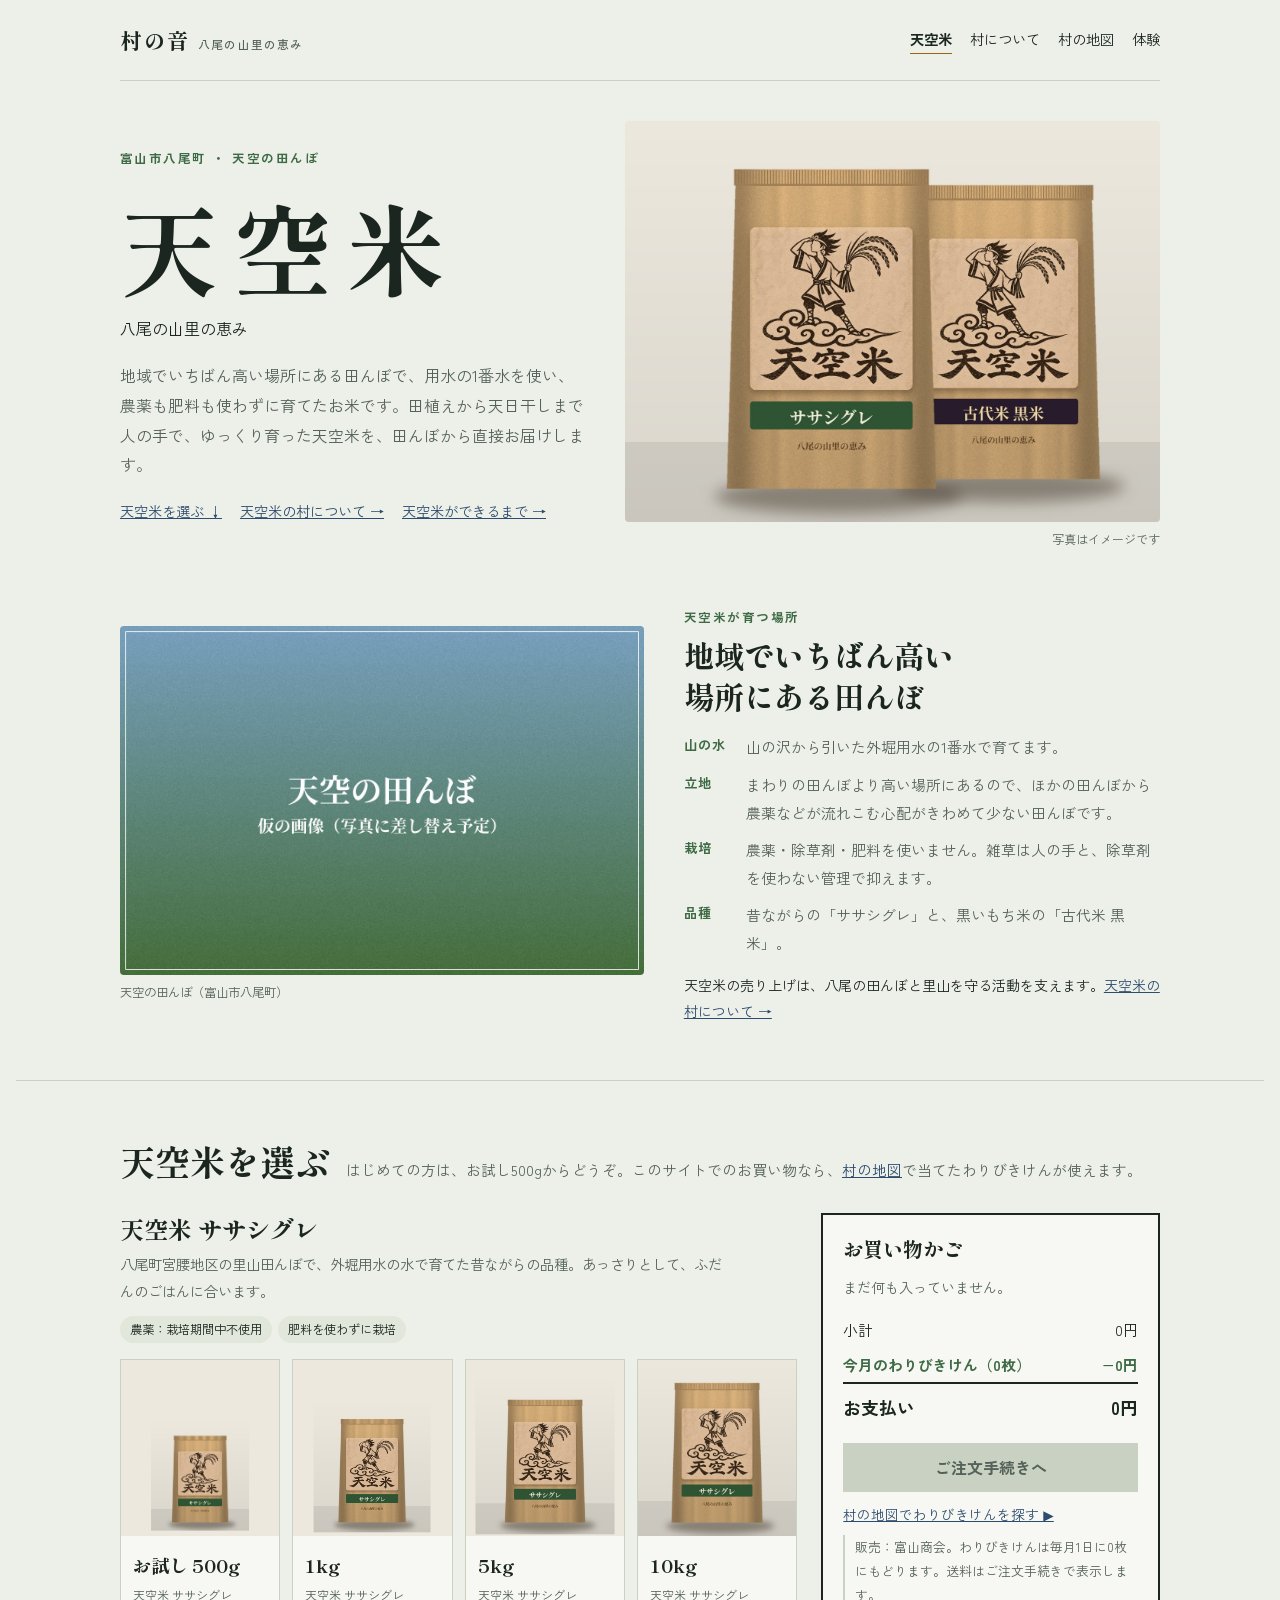
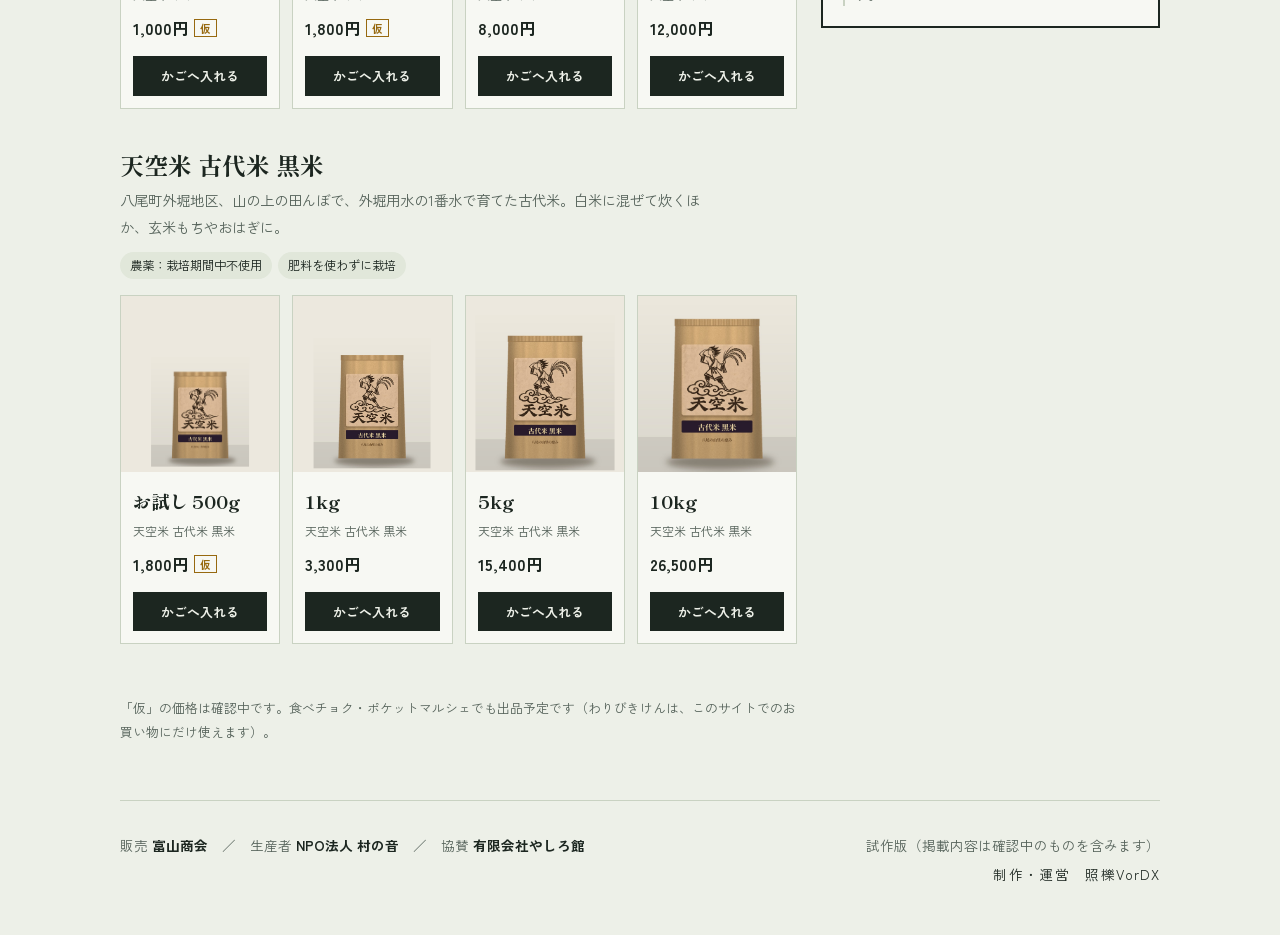
==== index.html @ 4f58e3c4 "Add files via upload" ====
<!doctype html>
<html lang="ja">
<head>
<meta charset="utf-8">
<meta name="robots" content="noindex,nofollow">
<meta name="viewport" content="width=device-width, initial-scale=1, viewport-fit=cover">
<title>村ネットワーク 試作</title>
<meta name="claude:viewport-fit-sides" content="cover">
<link rel="preconnect" href="https://fonts.googleapis.com">
<link rel="preconnect" href="https://fonts.gstatic.com" crossorigin>
<link rel="stylesheet" href="https://fonts.googleapis.com/css2?family=DotGothic16&family=Shippori+Mincho+B1:wght@600;800&family=Zen+Kaku+Gothic+New:wght@400;500;700&display=swap">
<link rel="stylesheet" href="style.css">
</head>
<body>
<div class="wrap">
  <header class="top">
    <div class="brand"><a href="index.html">村の音<small>八尾の山里の恵み</small></a></div>
    <nav aria-label="サイト内"><a href="index.html" aria-current="page">天空米</a><a href="about.html">村について</a><a href="map.html">村の地図</a><a href="activity.html">体験</a></nav>
  </header>
</div>
<div class="wrap">
  <div class="shop-hero">
    <div class="sh-text">
      <div class="eyebrow">富山市八尾町 ・ 天空の田んぼ</div>
      <h1>天空米</h1>
      <p class="hero-sub">八尾の山里の恵み</p>
      <p class="sh-lead">地域でいちばん高い場所にある田んぼで、用水の1番水を使い、農薬も肥料も使わずに育てたお米です。田植えから天日干しまで人の手で、ゆっくり育った天空米を、田んぼから直接お届けします。</p>
      <div class="newsbar" id="news" hidden></div>
      <p class="hero-links"><a href="#shop">天空米を選ぶ ↓</a><a href="about.html">天空米の村について →</a><a href="activity.html">天空米ができるまで →</a></p>
    </div>
    <figure class="sh-photo"><img src="bag-hero.jpg" alt="天空米のラベルを貼ったササシグレと古代米黒米の米袋"><figcaption>写真はイメージです</figcaption></figure>
  </div>
</div>
<section class="tanbo-sec">
  <div class="wrap">
    <div class="tanbo">
      <figure class="tanbo-photo"><img src="photos/tanbo.jpg" alt="天空米を育てる、山の上の田んぼ"><figcaption>天空の田んぼ（富山市八尾町）</figcaption></figure>
      <div class="tanbo-text">
        <div class="eyebrow">天空米が育つ場所</div>
        <h2>地域でいちばん高い場所にある田んぼ</h2>
        <ul class="points">
          <li><b>山の水</b>山の沢から引いた外堀用水の1番水で育てます。</li>
          <li><b>立地</b>まわりの田んぼより高い場所にあるので、ほかの田んぼから農薬などが流れこむ心配がきわめて少ない田んぼです。</li>
          <li><b>栽培</b>農薬・除草剤・肥料を使いません。雑草は人の手と、除草剤を使わない管理で抑えます。</li>
          <li><b>品種</b>昔ながらの「ササシグレ」と、黒いもち米の「古代米 黒米」。</li>
        </ul>
        <p class="tanbo-note">天空米の売り上げは、八尾の田んぼと里山を守る活動を支えます。<a href="about.html">天空米の村について →</a></p>
      </div>
    </div>
  </div>
</section>
<section id="shop">
  <div class="wrap">
    <div class="sec-head"><h2>天空米を選ぶ</h2><p>はじめての方は、お試し500gからどうぞ。このサイトでのお買い物なら、<a href="map.html">村の地図</a>で当てたわりびきけんが使えます。</p></div>
    <div class="shop-grid">
      <div class="plines">
      <div class="pline">
        <div class="pline-head"><h3>天空米 ササシグレ</h3><p>八尾町宮腰地区の里山田んぼで、外堀用水の水で育てた昔ながらの品種。あっさりとして、ふだんのごはんに合います。</p>
          <div class="chips"><span>農薬：栽培期間中不使用</span><span>肥料を使わずに栽培</span></div></div>
        <div class="pcards">
        <article class="pcard">
          <div class="pimg s1"><img src="bag-sasashigure.jpg" alt="天空米 ササシグレ お試し 500gの袋" loading="lazy"></div>
          <div class="pbody"><div class="psize">お試し 500g</div><div class="pname">天空米 ササシグレ</div>
            <div class="pprice">1,000円<span class="tmp">仮</span></div>
            <button type="button" class="add" data-sku="sasa-0500" data-name="天空米 ササシグレ お試し 500g" data-price="1000">かごへ入れる</button></div>
        </article>
        <article class="pcard">
          <div class="pimg s2"><img src="bag-sasashigure.jpg" alt="天空米 ササシグレ 1kgの袋" loading="lazy"></div>
          <div class="pbody"><div class="psize">1kg</div><div class="pname">天空米 ササシグレ</div>
            <div class="pprice">1,800円<span class="tmp">仮</span></div>
            <button type="button" class="add" data-sku="sasa-1000" data-name="天空米 ササシグレ 1kg" data-price="1800">かごへ入れる</button></div>
        </article>
        <article class="pcard">
          <div class="pimg s3"><img src="bag-sasashigure.jpg" alt="天空米 ササシグレ 5kgの袋" loading="lazy"></div>
          <div class="pbody"><div class="psize">5kg</div><div class="pname">天空米 ササシグレ</div>
            <div class="pprice">8,000円</div>
            <button type="button" class="add" data-sku="sasa-5000" data-name="天空米 ササシグレ 5kg" data-price="8000">かごへ入れる</button></div>
        </article>
        <article class="pcard">
          <div class="pimg s4"><img src="bag-sasashigure.jpg" alt="天空米 ササシグレ 10kgの袋" loading="lazy"></div>
          <div class="pbody"><div class="psize">10kg</div><div class="pname">天空米 ササシグレ</div>
            <div class="pprice">12,000円</div>
            <button type="button" class="add" data-sku="sasa-10000" data-name="天空米 ササシグレ 10kg" data-price="12000">かごへ入れる</button></div>
        </article>
        </div>
      </div>
      <div class="pline">
        <div class="pline-head"><h3>天空米 古代米 黒米</h3><p>八尾町外堀地区、山の上の田んぼで、外堀用水の1番水で育てた古代米。白米に混ぜて炊くほか、玄米もちやおはぎに。</p>
          <div class="chips"><span>農薬：栽培期間中不使用</span><span>肥料を使わずに栽培</span></div></div>
        <div class="pcards">
        <article class="pcard">
          <div class="pimg s1"><img src="bag-kuromai.jpg" alt="天空米 古代米 黒米 お試し 500gの袋" loading="lazy"></div>
          <div class="pbody"><div class="psize">お試し 500g</div><div class="pname">天空米 古代米 黒米</div>
            <div class="pprice">1,800円<span class="tmp">仮</span></div>
            <button type="button" class="add" data-sku="kuro-0500" data-name="天空米 古代米 黒米 お試し 500g" data-price="1800">かごへ入れる</button></div>
        </article>
        <article class="pcard">
          <div class="pimg s2"><img src="bag-kuromai.jpg" alt="天空米 古代米 黒米 1kgの袋" loading="lazy"></div>
          <div class="pbody"><div class="psize">1kg</div><div class="pname">天空米 古代米 黒米</div>
            <div class="pprice">3,300円</div>
            <button type="button" class="add" data-sku="kuro-1000" data-name="天空米 古代米 黒米 1kg" data-price="3300">かごへ入れる</button></div>
        </article>
        <article class="pcard">
          <div class="pimg s3"><img src="bag-kuromai.jpg" alt="天空米 古代米 黒米 5kgの袋" loading="lazy"></div>
          <div class="pbody"><div class="psize">5kg</div><div class="pname">天空米 古代米 黒米</div>
            <div class="pprice">15,400円</div>
            <button type="button" class="add" data-sku="kuro-5000" data-name="天空米 古代米 黒米 5kg" data-price="15400">かごへ入れる</button></div>
        </article>
        <article class="pcard">
          <div class="pimg s4"><img src="bag-kuromai.jpg" alt="天空米 古代米 黒米 10kgの袋" loading="lazy"></div>
          <div class="pbody"><div class="psize">10kg</div><div class="pname">天空米 古代米 黒米</div>
            <div class="pprice">26,500円</div>
            <button type="button" class="add" data-sku="kuro-10000" data-name="天空米 古代米 黒米 10kg" data-price="26500">かごへ入れる</button></div>
        </article>
        </div>
      </div>
        <p class="ext">「仮」の価格は確認中です。食べチョク・ポケットマルシェでも出品予定です（わりびきけんは、このサイトでのお買い物にだけ使えます）。</p>
      </div>
      <aside class="cart" aria-labelledby="cart-h">
        <h3 id="cart-h">お買い物かご</h3>
        <ul id="cartList"></ul>
        <p class="empty" id="cartEmpty">まだ何も入っていません。</p>
        <table class="sum"><tbody>
          <tr><td>小計</td><td id="sub">0円</td></tr>
          <tr class="disc"><td id="discLabel">わりびきけん（0枚）</td><td id="disc">−0円</td></tr>
          <tr class="total"><td>お支払い</td><td id="total">0円</td></tr>
        </tbody></table>
        <a class="checkout" id="toCheckout" href="checkout.html" aria-disabled="true">ご注文手続きへ</a>
        <p class="cart-note"><a href="map.html">村の地図でわりびきけんを探す ▶</a></p>
        <p class="fine">販売：富山商会。わりびきけんは毎月1日に0枚にもどります。送料はご注文手続きで表示します。</p>
      </aside>
    </div>
  </div>
</section>
<div class="wrap">
  <footer>
    <div>販売 <b>富山商会</b>　／　生産者 <b>NPO法人 村の音</b>　／　協賛 <b>有限会社やしろ館</b></div>
    <div class="foot-r">試作版（掲載内容は確認中のものを含みます）<span class="credit">制作・運営　<a href="kanri.html">照櫟VorDX</a></span></div>
  </footer>
</div>
<script src="config.js"></script>
<script>
(function(){
const YM=(d=>d.getFullYear()+'-'+(d.getMonth()+1))(new Date());
const ls={get(k,d){try{const v=localStorage.getItem(k);return v===null?d:JSON.parse(v)}catch(e){return d}},set(k,v){try{localStorage.setItem(k,JSON.stringify(v))}catch(e){}}};
let coupons=Math.max(0,Math.min(3,+ls.get('mura_coupons',0)||0));
if(ls.get('mura_cmonth','')!==YM){ coupons=0; ls.set('mura_coupons',0); ls.set('mura_cmonth',YM); }
const btns=[...document.querySelectorAll('.add')];
const skuOf=n=>{ const b=btns.find(x=>x.dataset.name===n); return b?b.dataset.sku:null; };
let cart=ls.get('mura_cart',[]).map(c=>({sku:c.sku||skuOf(c.name),name:c.name,price:c.price,q:c.q})).filter(c=>c.sku);
const save=()=>ls.set('mura_cart',cart);
btns.forEach(b=>b.addEventListener('click',()=>{
  if(b.disabled) return;
  const sku=b.dataset.sku, it=cart.find(c=>c.sku===sku);
  if(it) it.q++; else cart.push({sku,name:b.dataset.name,price:+b.dataset.price,q:1}); save(); renderCart(); }));
const yen=n=>n.toLocaleString('ja-JP')+'円';
function renderCart(){
  const ul=document.getElementById('cartList'); ul.innerHTML='';
  cart.forEach((c,i)=>{ const li=document.createElement('li');
    li.innerHTML='<span>'+c.name+'<br><small>'+yen(c.price)+'</small></span><span class="q"><button type="button" aria-label="減らす">−</button>'+c.q+'<button type="button" aria-label="増やす">＋</button></span>';
    const [m,pl]=li.querySelectorAll('button'); m.onclick=()=>{ c.q--; if(c.q<=0) cart.splice(i,1); save(); renderCart(); }; pl.onclick=()=>{ c.q++; save(); renderCart(); };
    ul.appendChild(li); });
  document.getElementById('cartEmpty').hidden=cart.length>0;
  const sub=cart.reduce((a,c)=>a+c.price*c.q,0), disc=Math.min(sub,coupons*100);
  document.getElementById('sub').textContent=yen(sub);
  document.getElementById('discLabel').textContent='今月のわりびきけん（'+coupons+'枚）';
  document.getElementById('disc').textContent='−'+yen(disc);
  document.getElementById('total').textContent=yen(sub-disc);
  document.getElementById('toCheckout').setAttribute('aria-disabled',String(!cart.length));
}
document.getElementById('toCheckout').addEventListener('click',e=>{ if(!cart.length) e.preventDefault(); });
renderCart();

/* 価格・売り切れ・お知らせを、富山商会の管理ページで設定した最新の内容に合わせる */
if(window.TENKU&&TENKU.api){
  fetch(TENKU.api+'/tenkumai-checkout?action=catalog').then(r=>r.json()).then(d=>{
    if(!d||!d.products) return;
    const map={}; d.products.forEach(p=>map[p.sku]=p);
    btns.forEach(b=>{ const p=map[b.dataset.sku], card=b.closest('.pcard'); if(!card) return;
      if(!p){ card.hidden=true; return; }
      b.dataset.price=p.price;
      card.querySelector('.pprice').innerHTML=yen(p.price)+(p.tentative?'<span class="tmp">仮</span>':'');
      b.disabled=!!p.sold_out; b.textContent=p.sold_out?'売り切れ':'かごへ入れる'; card.classList.toggle('soldout',!!p.sold_out); });
    let changed=false;
    cart=cart.filter(c=>{ const p=map[c.sku]; if(!p||p.sold_out){changed=true;return false;} if(p.price!==c.price){c.price=p.price;changed=true;} return true; });
    if(changed){ save(); renderCart(); }
    const nb=document.getElementById('news');
    if(d.news&&d.news.length){ nb.innerHTML='<b>お知らせ</b>'+d.news.slice(0,2).map(n=>{const t=document.createElement('span');t.textContent=n.body;return '<span>'+t.innerHTML+'</span>';}).join(''); nb.hidden=false; }
  }).catch(()=>{});
}
})();
</script>

</body>
</html>
---- style.css ----
/* 共通の土台（全ページ） */
*,*::before,*::after{box-sizing:border-box}
:root{padding-top:env(safe-area-inset-top,0px);padding-bottom:env(safe-area-inset-bottom,0px)}
html{color-scheme:light}
body{margin:0}
img{max-width:100%}
[hidden]{display:none!important}
/* Layout: 縦に流れる一枚の読み物。中央に「村の地図」だけを夜のRPG画面として差し込み、周囲は静かな紙面にする */
:root{
  --bg:#EDF0E8; --surface:#F7F8F3; --ink:#1C2620; --muted:#55625A; --line:#C9D2C2;
  --gold:#97690F; --indigo:#2D4C6E; --leaf:#3E6B45; --chip:#E1E7DA;
  --map-bg:#0B1222; --map-ink:#F4F1E4; --map-line:#E9E4D0; --map-dim:#9AA6C4; --map-gold:#F2C14E;
  --f-display:"Shippori Mincho B1","Hiragino Mincho ProN","Yu Mincho",serif;
  --f-body:"Zen Kaku Gothic New","Hiragino Sans","Yu Gothic",system-ui,sans-serif;
  --f-pixel:"DotGothic16","MS Gothic","Osaka-mono",monospace;
}
@media (prefers-color-scheme: dark){:root:not([data-theme="light"]){
  --bg:#111915; --surface:#18221C; --ink:#E5EADF; --muted:#9BA99E; --line:#2D3B32;
  --gold:#E2B653; --indigo:#93B6DA; --leaf:#8EC292; --chip:#223028; color-scheme:dark}}
:root[data-theme="dark"]{
  --bg:#111915; --surface:#18221C; --ink:#E5EADF; --muted:#9BA99E; --line:#2D3B32;
  --gold:#E2B653; --indigo:#93B6DA; --leaf:#8EC292; --chip:#223028; color-scheme:dark}

body{background:var(--bg);color:var(--ink);font-family:var(--f-body);font-size:16px;line-height:1.85;
  padding-left:max(16px,env(safe-area-inset-left,0px));padding-right:max(16px,env(safe-area-inset-right,0px))}
.wrap{max-width:1040px;margin:0 auto}
h1,h2,h3{font-family:var(--f-display);font-weight:800;line-height:1.35;text-wrap:balance;margin:0}
p{margin:0}
a{color:var(--indigo)}
:focus-visible{outline:3px solid var(--gold);outline-offset:2px}

.top{display:flex;justify-content:space-between;align-items:center;gap:16px;flex-wrap:wrap;padding-block:20px;border-bottom:1px solid var(--line)}
.brand{font-family:var(--f-display);font-weight:800;font-size:1.35rem;letter-spacing:.08em}
.brand small{font-family:var(--f-body);font-weight:500;font-size:.72rem;color:var(--muted);letter-spacing:.1em;margin-left:.6em}
.top nav{display:flex;gap:18px;flex-wrap:wrap;font-size:.9rem}
.top nav a{color:var(--ink);text-decoration:none;border-bottom:1px solid transparent}
.top nav a:hover{border-color:var(--gold)}

.hero{display:grid;grid-template-columns:minmax(0,1.25fr) minmax(0,1fr);gap:48px;padding-block:64px 56px;align-items:end}
.eyebrow{font-size:.78rem;letter-spacing:.2em;color:var(--leaf);font-weight:700}
.hero h1{font-size:clamp(2.3rem,6vw,4.4rem);letter-spacing:.04em;margin-top:14px}
.hero h1 .v{display:block}
.hero .lead{color:var(--muted);max-width:34em;font-size:1rem}
.hero .lead p+p{margin-top:1em}

section{padding-block:56px;border-top:1px solid var(--line)}
.sec-head{display:flex;align-items:baseline;gap:16px;flex-wrap:wrap;margin-bottom:28px}
.sec-head h2{font-size:clamp(1.6rem,3.4vw,2.2rem)}
.sec-head p{color:var(--muted);font-size:.92rem}
.cycle{display:grid;grid-template-columns:repeat(4,minmax(0,1fr));border:1px solid var(--line);background:var(--surface)}
.cycle > div{padding:22px 20px;border-right:1px solid var(--line);min-width:0}
.cycle > div:last-child{border-right:0}
.cycle .verb{font-family:var(--f-display);font-weight:800;font-size:1.7rem;color:var(--gold)}
.cycle .where{font-size:.82rem;color:var(--leaf);font-weight:700;margin-top:4px}
.cycle p{font-size:.9rem;color:var(--muted);margin-top:8px}
.cycle-note{font-size:.85rem;color:var(--muted);margin-top:12px}

.people{display:grid;grid-template-columns:repeat(3,minmax(0,1fr));gap:24px}
.person{border-top:3px solid var(--ink);padding-top:14px;min-width:0}
.person .role{font-size:.78rem;letter-spacing:.18em;color:var(--leaf);font-weight:700}
.person h3{font-size:1.5rem;margin-top:2px}
.person p{font-size:.92rem;color:var(--muted);margin-top:8px}

/* ===== RPG map (single-theme by design) ===== */
.map-sec{background:var(--map-bg);color:var(--map-ink);border-top:0;margin-inline:calc(-1 * max(16px,env(safe-area-inset-left,0px)));
  padding-inline:max(16px,env(safe-area-inset-left,0px))}
.map-title{font-family:var(--f-pixel);text-align:center;font-size:clamp(1.3rem,3.4vw,2rem);letter-spacing:.15em;color:var(--map-gold)}
.map-sub{font-family:var(--f-pixel);text-align:center;color:var(--map-dim);font-size:.9rem;margin-top:6px}
.hud{display:flex;justify-content:space-between;align-items:center;gap:10px 16px;flex-wrap:wrap;margin-top:20px;font-family:var(--f-pixel);font-size:.92rem}
.hud .grp{display:flex;align-items:center;gap:14px;flex-wrap:wrap}
.hud button{font-family:var(--f-pixel);font-size:.92rem;background:#05080F;color:var(--map-ink);border:2px solid var(--map-line);border-radius:6px;padding:3px 12px;cursor:pointer}
.hud button[aria-pressed="true"]{background:var(--map-gold);color:#1a1405}
.tickets{display:inline-flex;gap:4px;vertical-align:middle;margin-left:6px}
.tickets i{width:22px;height:14px;border:2px solid var(--map-gold);border-radius:2px;display:inline-block}
.tickets i.on{background:var(--map-gold)}
.cval{color:var(--map-gold);font-weight:400;margin-left:4px;font-variant-numeric:tabular-nums}
.frame{margin-top:12px;border:4px solid var(--map-line);border-radius:8px;padding:4px;background:#000;box-shadow:0 0 0 4px var(--map-bg),0 0 0 6px #44506e}
.stage{position:relative;line-height:0;cursor:crosshair}
.stage canvas{width:100%;height:auto;display:block;image-rendering:pixelated;image-rendering:crisp-edges;border-radius:3px}
.tag{position:absolute;transform:translate(-50%,-100%);font-family:var(--f-pixel);font-size:clamp(9px,1.35vw,14px);line-height:1.2;
  color:var(--map-ink);background:rgba(8,12,26,.86);border:2px solid var(--map-line);border-radius:4px;padding:2px 6px;white-space:nowrap;cursor:pointer}
.tag:hover,.tag[aria-pressed="true"]{background:var(--map-gold);color:#1a1405;border-color:#fff}
.msg-row{display:grid;grid-template-columns:minmax(0,1.6fr) minmax(0,1fr);gap:16px;margin-top:16px}
.win{border:4px double var(--map-line);border-radius:8px;background:#05080F;padding:16px 18px;font-family:var(--f-pixel);min-width:0}
.win.lucky{animation:lucky .9s steps(3) 2}
@keyframes lucky{50%{border-color:var(--map-gold);background:#1a1405}}
.win .who{color:var(--map-gold);font-size:1.05rem;letter-spacing:.08em}
.win .text{margin-top:8px;font-size:1rem;line-height:1.9;min-height:5.7em;white-space:pre-line}
.win .acts{margin-top:10px;color:var(--map-dim);font-size:.92rem}
.win .acts b{color:var(--map-ink);font-weight:400}
.caret{display:inline-block;color:var(--map-gold);animation:blink 1s steps(2) infinite;margin-left:.3em}
@keyframes blink{50%{opacity:0}}
.cmd{list-style:none;margin:0;padding:12px 10px;display:grid;grid-template-columns:repeat(2,minmax(0,1fr));gap:2px 8px}
.cmd button{all:unset;cursor:pointer;display:block;font-family:var(--f-pixel);font-size:.95rem;color:var(--map-ink);padding:3px 4px 3px 1.4em;position:relative;white-space:nowrap;overflow:hidden;text-overflow:ellipsis}
.cmd button::before{content:"▶";position:absolute;left:2px;color:var(--map-gold);opacity:0}
.cmd button:hover::before,.cmd button[aria-pressed="true"]::before,.cmd button:focus-visible::before{opacity:1}
.cmd button:focus-visible{outline:2px solid var(--map-gold)}
.zukan{grid-column:1/-1}
.zukan .cols{display:grid;grid-template-columns:repeat(3,minmax(0,1fr));gap:16px;margin-top:8px}
.zukan h4{margin:0;font-weight:400;color:var(--map-gold);font-size:.95rem}
.zukan h4 small{color:var(--map-dim);font-size:.85rem;margin-left:6px}
.zukan ul{list-style:none;margin:6px 0 0;padding:0;display:flex;flex-wrap:wrap;gap:4px 12px;font-size:.88rem}
.zukan li.no{color:#4f5a78}
.zukan li b{font-weight:400;color:var(--map-gold)}
.map-foot{font-family:var(--f-pixel);color:var(--map-dim);font-size:.8rem;margin-top:12px;text-align:center}

.rice{display:grid;grid-template-columns:minmax(0,1fr) minmax(0,1.5fr);gap:40px;align-items:start}
.rice h3,.act h3{font-size:1.35rem}
.rice .intro p{color:var(--muted);font-size:.95rem;margin-top:10px}
.steps{list-style:none;margin:0;padding:0;display:grid;grid-template-columns:repeat(5,minmax(0,1fr));border:1px solid var(--line);background:var(--surface)}
.steps li{padding:16px 12px;border-right:1px solid var(--line);min-width:0}
.steps li:last-child{border-right:0}
.steps .n{font-family:var(--f-display);font-weight:800;color:var(--gold);font-size:.9rem}
.steps .w{font-family:var(--f-display);font-weight:800;font-size:1.2rem;display:block}
.steps .m{font-size:.8rem;color:var(--muted)}
.steps-note{font-size:.82rem;color:var(--muted);margin-top:8px}
.acts-grid{display:grid;grid-template-columns:repeat(2,minmax(0,1fr));gap:28px 40px;margin-top:44px}
.act{min-width:0;padding-top:14px;border-top:1px solid var(--ink)}
.act .place{font-size:.78rem;letter-spacing:.14em;color:var(--leaf);font-weight:700}
.act p{color:var(--muted);font-size:.93rem;margin-top:6px}
.fine{font-size:.8rem;margin-top:8px;color:var(--muted);border-left:2px solid var(--line);padding-left:10px}

.shop-grid{display:grid;grid-template-columns:minmax(0,2fr) minmax(0,1fr);gap:24px;align-items:start}
.shop{display:grid;grid-template-columns:repeat(2,minmax(0,1fr));gap:20px}
.item{background:var(--surface);border:1px solid var(--line);padding:22px;min-width:0}
.item .kind{font-size:.78rem;letter-spacing:.14em;color:var(--leaf);font-weight:700}
.item h3{font-size:1.5rem}
.item .origin{color:var(--muted);font-size:.88rem;margin-top:6px}
.chips{display:flex;flex-wrap:wrap;gap:6px;margin-top:12px}
.chips span{font-size:.76rem;background:var(--chip);padding:2px 10px;border-radius:999px}
.prices{width:100%;border-collapse:collapse;margin-top:14px;font-variant-numeric:tabular-nums}
.prices td{padding:6px 0;border-bottom:1px solid var(--line);vertical-align:middle}
.prices td:nth-child(2){text-align:right;font-weight:700;padding-right:10px}
.prices td:last-child{text-align:right;width:1%}
.add{font:inherit;font-size:.8rem;font-weight:700;background:var(--ink);color:var(--bg);border:0;padding:4px 10px;cursor:pointer;white-space:nowrap}
.add:hover{background:var(--leaf)}
.ext{font-size:.8rem;color:var(--muted);margin-top:12px}
.cart{border:2px solid var(--ink);padding:20px;background:var(--surface);position:sticky;top:calc(env(safe-area-inset-top,0px) + 12px);min-width:0}
.cart h3{font-size:1.25rem}
.cart ul{list-style:none;margin:12px 0 0;padding:0;font-size:.88rem}
.cart li{display:flex;justify-content:space-between;align-items:center;gap:8px;padding:6px 0;border-bottom:1px dashed var(--line)}
.cart li .q{display:flex;align-items:center;gap:6px;font-variant-numeric:tabular-nums}
.cart li button{font:inherit;width:24px;height:24px;border:1px solid var(--ink);background:transparent;color:var(--ink);cursor:pointer;line-height:1}
.cart .empty{color:var(--muted);font-size:.88rem;margin-top:12px}
.sum{width:100%;border-collapse:collapse;margin-top:12px;font-variant-numeric:tabular-nums;font-size:.92rem}
.sum td{padding:4px 0}
.sum td:last-child{text-align:right}
.sum .disc td{color:var(--leaf);font-weight:700}
.sum .total td{border-top:2px solid var(--ink);padding-top:8px;font-weight:700;font-size:1.1rem}
.checkout{display:block;width:100%;margin-top:14px;font:inherit;font-weight:700;padding:10px;background:var(--line);color:var(--muted);border:0;cursor:not-allowed}

footer{border-top:1px solid var(--line);padding-block:32px 48px;font-size:.85rem;color:var(--muted);display:flex;justify-content:space-between;gap:16px;flex-wrap:wrap}
footer b{color:var(--ink)}

@media (max-width:900px){ .shop-grid{grid-template-columns:1fr} .cart{position:static} }
@media (max-width:760px){
  .hero{grid-template-columns:1fr;gap:24px;padding-block:44px 40px}
  .cycle{grid-template-columns:repeat(2,minmax(0,1fr))}
  .cycle > div:nth-child(2){border-right:0}
  .cycle > div:nth-child(-n+2){border-bottom:1px solid var(--line)}
  .people,.shop,.acts-grid,.rice,.zukan .cols{grid-template-columns:1fr}
  .msg-row{grid-template-columns:1fr}
  .steps{grid-template-columns:1fr}
  .steps li{border-right:0;border-bottom:1px solid var(--line);display:flex;gap:12px;align-items:baseline}
  .steps li:last-child{border-bottom:0}
}
@media (max-width:520px){ .tag{padding:1px 3px;border-width:1px} }
@media (prefers-reduced-motion: reduce){ .caret,.win.lucky{animation:none} }
/* ページ分割で追加 */
.top nav a[aria-current="page"]{border-color:var(--gold);font-weight:700}
.brand a{color:inherit;text-decoration:none}
.page-map{background:var(--map-bg)}
.page-map .top{border-color:#2a3550}
.page-map .top, .page-map .top nav a, .page-map .brand{color:var(--map-ink)}
.page-map .brand small{color:var(--map-dim)}
.page-map footer{border-color:#2a3550;color:var(--map-dim)}
.page-map footer b{color:var(--map-ink)}
.hudlink{color:var(--map-gold);margin-left:10px;text-decoration:none;border-bottom:1px dashed var(--map-gold)}
.next{display:grid;grid-template-columns:repeat(3,minmax(0,1fr));gap:20px}
.next a{display:block;text-decoration:none;color:var(--ink);background:var(--surface);border:1px solid var(--line);padding:22px;min-width:0;transition:border-color .2s}
.next a:hover{border-color:var(--ink)}
.next .k{font-size:.78rem;letter-spacing:.14em;color:var(--leaf);font-weight:700}
.next h3{font-size:1.35rem;margin-top:4px}
.next p{font-size:.9rem;color:var(--muted);margin-top:8px}
.next .go{display:inline-block;margin-top:12px;font-weight:700;font-size:.88rem;color:var(--gold)}
.next a.game{background:var(--map-bg);border-color:var(--map-bg);color:var(--map-ink)}
.next a.game h3{font-family:var(--f-pixel);font-weight:400;color:var(--map-gold)}
.next a.game p{color:var(--map-dim)} .next a.game .k{color:var(--map-dim)}
.page-head{padding-block:48px 8px}
.page-head h1{font-size:clamp(2rem,5vw,3rem)}
.page-head p{color:var(--muted);margin-top:8px;max-width:40em}
.cart-note{font-size:.85rem;margin-top:10px}
@media (max-width:760px){ .next{grid-template-columns:1fr} }

.steps .sub{display:block;font-size:.72rem;line-height:1.65;color:var(--leaf);margin-top:8px;padding-top:6px;border-top:1px dashed var(--line)}
.foot-r{text-align:right;margin-left:auto}
.credit{display:block;margin-top:4px;color:var(--ink);letter-spacing:.1em}
.page-map .credit{color:var(--map-ink)}
@media (max-width:760px){ .steps li{flex-wrap:wrap} .steps .sub{flex-basis:100%} }
.steps .sub > span{display:block;margin-top:4px}
.steps .sub i{display:block;font-style:normal;color:var(--muted)}
.page-head{margin-bottom:24px}

/* 天空米トップ */
.shop-hero{display:grid;grid-template-columns:minmax(0,1fr) minmax(0,1.15fr);gap:40px;align-items:center;padding-block:40px 48px}
.shop-hero h1{font-size:clamp(3.4rem,9vw,6.2rem);letter-spacing:.14em;margin-top:10px}
.sh-lead{color:var(--muted);margin-top:18px;max-width:30em}
.hero-links{display:flex;gap:8px 18px;flex-wrap:wrap;font-size:.9rem;margin-top:18px}
.sh-photo{margin:0;min-width:0}
.sh-photo img{display:block;width:100%;height:auto;border-radius:4px}
.sh-photo figcaption{font-size:.75rem;color:var(--muted);margin-top:6px;text-align:right}
.plines{display:grid;gap:40px;min-width:0}
.pline-head h3{font-size:1.5rem}
.pline-head p{color:var(--muted);font-size:.9rem;margin-top:6px;max-width:42em}
.pcards{display:grid;grid-template-columns:repeat(4,minmax(0,1fr));gap:12px;margin-top:16px}
.pcard{background:var(--surface);border:1px solid var(--line);display:flex;flex-direction:column;min-width:0}
.pimg{aspect-ratio:9/10;display:flex;align-items:flex-end;justify-content:center;background:#ECE8DE;overflow:hidden}
.pimg img{display:block;width:100%;height:auto;max-width:100%;transform-origin:50% 92%}
.pimg.s1 img{transform:scale(.62)} .pimg.s2 img{transform:scale(.74)} .pimg.s3 img{transform:scale(.88)} .pimg.s4 img{transform:scale(1)}
.pbody{padding:12px;display:flex;flex-direction:column;gap:2px;flex:1}
.psize{font-family:var(--f-display);font-weight:800;font-size:1.15rem}
.pname{font-size:.76rem;color:var(--muted)}
.pprice{font-weight:700;font-variant-numeric:tabular-nums;margin-top:6px}
.tmp{font-size:.68rem;font-weight:700;border:1px solid var(--gold);color:var(--gold);padding:0 5px;margin-left:6px;vertical-align:2px}
.pcard .add{margin-top:auto;width:100%;padding:8px 6px}
.pbody .pprice + .add{margin-top:10px}
@media (max-width:1100px){ .pcards{grid-template-columns:repeat(2,minmax(0,1fr))} }
@media (max-width:760px){ .shop-hero{grid-template-columns:1fr;gap:24px} }

/* 2026-11-09 追加 */
a.checkout{display:block;text-align:center;text-decoration:none;background:var(--ink);color:var(--bg);cursor:pointer}
a.checkout[aria-disabled="true"]{background:var(--line);color:var(--muted);cursor:not-allowed}
.tanbo-sec{border-top:0;padding-top:8px}
.tanbo{display:grid;grid-template-columns:minmax(0,1.1fr) minmax(0,1fr);gap:40px;align-items:center}
.tanbo-photo{margin:0;min-width:0}
.tanbo-photo img{display:block;width:100%;height:auto;border-radius:4px}
.tanbo-photo figcaption{font-size:.78rem;color:var(--muted);margin-top:6px}
.tanbo-text h2{font-size:clamp(1.4rem,3vw,1.9rem);margin-top:6px}
.points{list-style:none;padding:0;margin:16px 0 0;display:grid;gap:10px}
.points li{font-size:.93rem;color:var(--muted);padding-left:4.2em;position:relative}
.points b{position:absolute;left:0;color:var(--leaf);font-size:.82rem;letter-spacing:.1em}
.tanbo-note{font-size:.88rem;margin-top:16px}
.rice-wide{grid-template-columns:1fr;gap:20px}
.rice-wide .intro p{max-width:46em}
.steps-photo li{display:flex;flex-direction:column;padding:0 0 14px}
.steps-photo li > span{padding-inline:12px}
.simg{display:block;width:100%;aspect-ratio:4/3;object-fit:cover;margin-bottom:10px;max-width:100%}
.steps .cap{font-size:.76rem;color:var(--muted);margin-top:2px}
.aimg{display:block;width:100%;aspect-ratio:3/2;object-fit:cover;margin-bottom:12px;max-width:100%}
.oto{display:grid;grid-template-columns:minmax(0,1fr) minmax(0,1fr);gap:40px;align-items:start}
.oto-text p{color:var(--muted);font-size:.95rem}
.oto-text p+p{margin-top:1em}
.oto-text .oto-copy{font-family:var(--f-display);font-weight:800;font-size:1.3rem;color:var(--ink)}
.trio{margin:0;display:grid;gap:16px}
.trio div{border-left:3px solid var(--gold);padding-left:14px}
.trio dt{font-family:var(--f-display);font-weight:800;font-size:1.1rem}
.trio dd{margin:4px 0 0;font-size:.88rem;color:var(--muted)}
.table-wrap{overflow-x:auto}
.wa{width:100%;border-collapse:collapse;font-size:.92rem;min-width:560px}
.wa th,.wa td{text-align:left;padding:12px 10px;border-bottom:1px solid var(--line);vertical-align:top}
.wa thead th{font-size:.78rem;letter-spacing:.12em;color:var(--leaf)}
.wa tbody th{font-family:var(--f-display);font-weight:800;font-size:1.1rem;white-space:nowrap}
.wa td:last-child{color:var(--gold);font-weight:700;font-size:.84rem;white-space:nowrap}
.pphoto{display:block;width:100%;aspect-ratio:4/5;object-fit:cover;margin-bottom:12px;max-width:100%}
.person .more{display:inline-block;margin-left:6px}
.profile{display:grid;grid-template-columns:minmax(0,320px) minmax(0,1fr);gap:40px;align-items:end;padding-top:16px}
.pf-photo{width:100%;aspect-ratio:4/5;object-fit:cover;display:block}
.pf-text h1{font-size:clamp(2.2rem,5vw,3.2rem);margin-top:6px}
.pf-lead{font-family:var(--f-display);font-weight:800;font-size:1.25rem;color:var(--gold);margin-top:8px}
.pf-text p:last-child{color:var(--muted);margin-top:12px;max-width:36em}
.pf-cols{display:grid;grid-template-columns:minmax(0,1fr) minmax(0,1.2fr);gap:48px}
.pf-h{font-size:1.3rem;margin:0 0 12px}
.pf-cols > div > .pf-h:not(:first-child){margin-top:32px}
.pf-list{margin:0;padding-left:1.2em;color:var(--muted);font-size:.92rem;display:grid;gap:6px}
.claims{margin:0;display:grid;gap:16px}
.claims dt{font-weight:700}
.claims dd{margin:4px 0 0;color:var(--muted);font-size:.92rem}
.pf-p{color:var(--muted);font-size:.93rem;margin-top:8px}
.co-grid{display:grid;grid-template-columns:minmax(0,1.5fr) minmax(0,1fr);gap:32px;align-items:start}
.co-form fieldset{border:1px solid var(--line);background:var(--surface);padding:18px 20px 20px;margin:0 0 18px;display:grid;gap:4px}
.co-form legend{font-family:var(--f-display);font-weight:800;font-size:1.1rem;padding:0 6px}
.co-form label{font-size:.85rem;font-weight:700;margin-top:10px}
.co-form .req{font-size:.7rem;color:#fff;background:var(--leaf);padding:1px 6px;margin-left:8px;font-weight:700}
.co-form input,.co-form select,.co-form textarea{font:inherit;font-size:.95rem;padding:9px 10px;border:1px solid var(--line);background:var(--bg);color:var(--ink);width:100%}
.co-form input.bad{border-color:#c0392b;outline:1px solid #c0392b}
.co-form .radio{display:flex;align-items:baseline;gap:8px;flex-wrap:wrap;font-weight:500;font-size:.95rem}
.co-form .radio input{width:auto}
.co-form .radio small{flex-basis:100%;padding-left:1.6em;color:var(--muted);font-weight:400;font-size:.8rem}
.co-err{color:#c0392b;font-weight:700;font-size:.9rem}
.co-submit{font:inherit;font-weight:700;font-size:1.05rem;width:100%;padding:14px;background:var(--ink);color:var(--bg);border:0;cursor:pointer}
.co-submit:hover{background:var(--leaf)}
.co-sum li span:last-child{font-variant-numeric:tabular-nums;white-space:nowrap}
.co-done{border:2px solid var(--ink);background:var(--surface);padding:32px;max-width:40em}
.co-done h2{font-size:1.6rem}
.co-done p{margin-top:10px}
@media (max-width:900px){ .co-grid{grid-template-columns:1fr} }
@media (max-width:760px){
  .tanbo,.oto,.profile,.pf-cols{grid-template-columns:1fr}
  .profile{gap:20px}
  .steps-photo{grid-template-columns:repeat(2,minmax(0,1fr))}
  .steps-photo li{display:flex;border-bottom:1px solid var(--line)}
  .steps-photo li:nth-child(odd){border-right:1px solid var(--line)}
}
@media (max-width:760px){ .steps-photo li{align-items:stretch;flex-wrap:nowrap;gap:0} .steps-photo li > span{min-width:0} .steps-photo .sub{flex-basis:auto} }

/* 運営レポート */
.credit a{color:inherit;text-decoration:none}
.credit a:hover{text-decoration:underline}
.kpis{display:grid;grid-template-columns:repeat(5,minmax(0,1fr));border:1px solid var(--line);background:var(--surface);margin-bottom:20px}
.kpis > div{padding:14px 16px;border-right:1px solid var(--line);min-width:0;display:flex;flex-direction:column;gap:4px}
.kpis > div:last-child{border-right:0}
.kl{font-size:.75rem;color:var(--muted);letter-spacing:.06em}
.kpis b{font-size:1.35rem;font-variant-numeric:tabular-nums}
.kpis select{font:inherit;padding:4px 6px;border:1px solid var(--line);background:var(--bg);color:var(--ink)}
.feeval{color:var(--gold)}
.orders{width:100%;border-collapse:collapse;font-size:.86rem;min-width:820px}
.orders th,.orders td{padding:9px 8px;border-bottom:1px solid var(--line);text-align:left;vertical-align:top}
.orders thead th{font-size:.75rem;color:var(--leaf);letter-spacing:.08em}
.orders td.n{text-align:right;font-variant-numeric:tabular-nums;white-space:nowrap}
.rules{margin-top:36px;max-width:46em}
.rules h2{font-size:1.3rem}
.rules ul{color:var(--muted);font-size:.92rem;display:grid;gap:6px;padding-left:1.2em}
.rules b{color:var(--ink)}
@media (max-width:900px){ .kpis{grid-template-columns:repeat(2,minmax(0,1fr))} .kpis > div{border-bottom:1px solid var(--line)} }

.newsbar{margin-top:16px;display:flex;flex-direction:column;gap:2px;font-size:.88rem;border-left:3px solid var(--leaf);padding:4px 0 4px 12px}
.newsbar b{font-size:.74rem;letter-spacing:.14em;color:var(--leaf)}
.pcard.soldout .pimg{opacity:.45}
.pcard .add:disabled{background:var(--line);color:var(--muted);cursor:not-allowed}
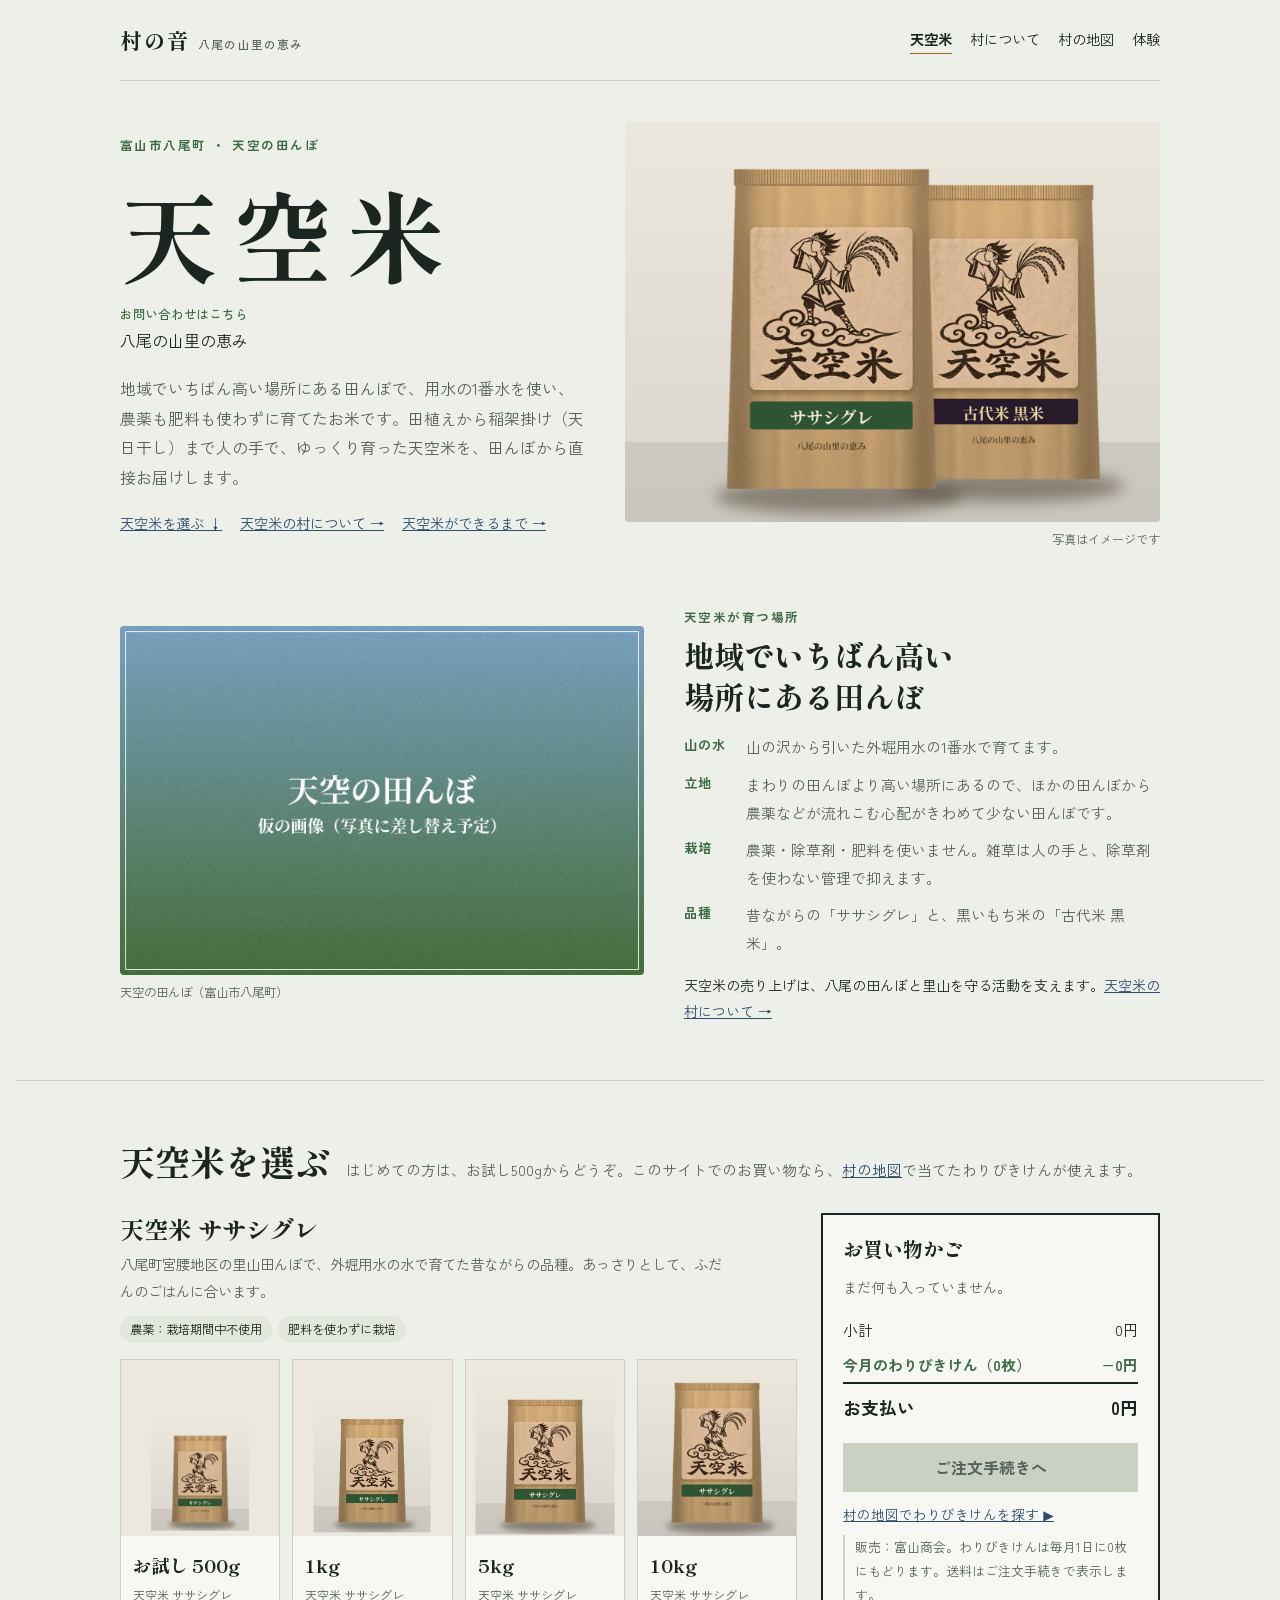
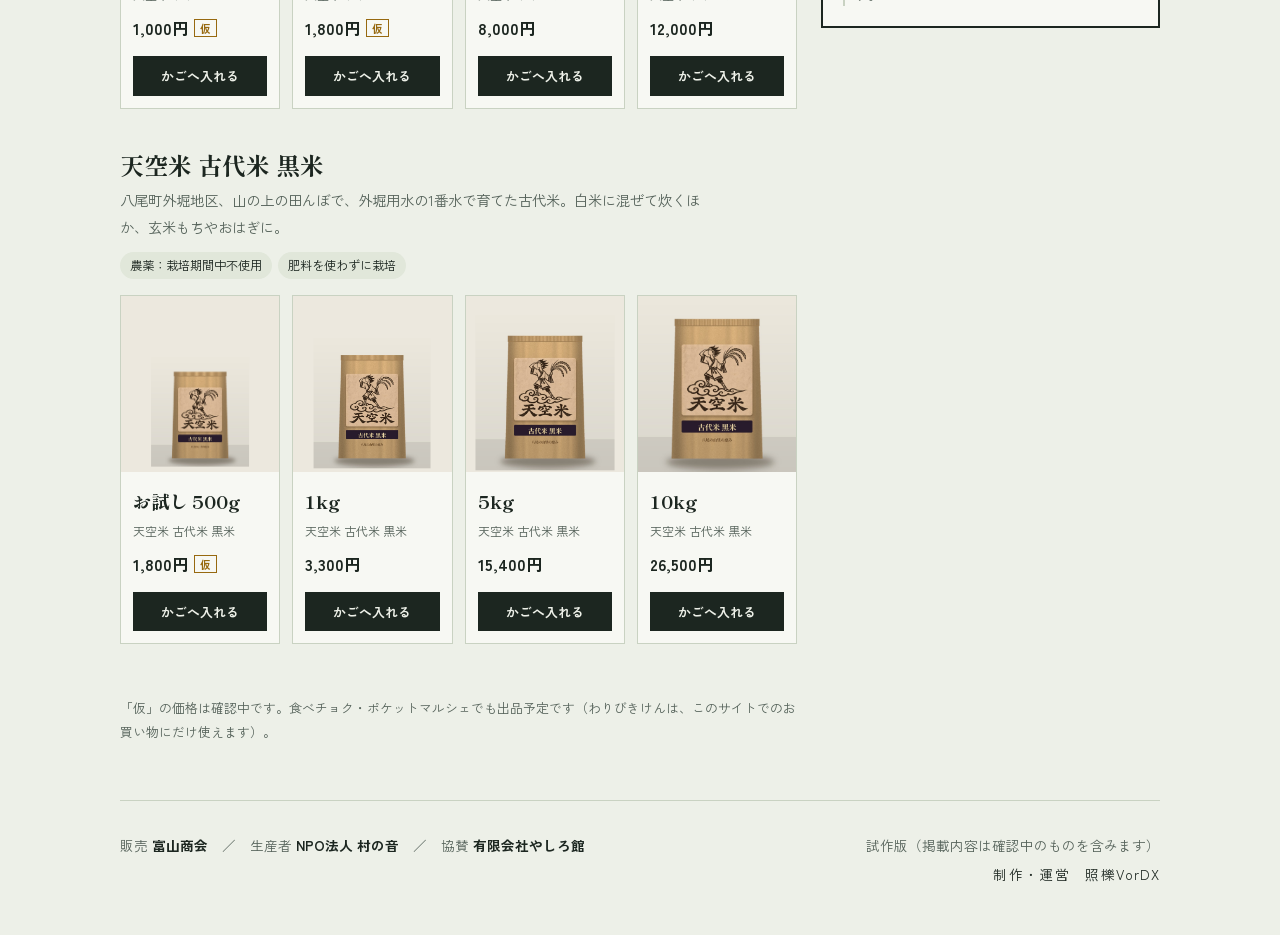
==== commit d22dc55d: "体験・村について・お問い合わせなどを更新 - 体験：村門 音楽ライブ、食べる（新嘗祭・天空米の食べ比べ、餅つき）を追加。渓流釣りと富山湾を一つに、狩猟体験を最後に - 行事の時期を名前の横に並べる、稲" ====
--- a/index.html
+++ b/index.html
@@ -22,13 +22,13 @@
   <div class="shop-hero">
     <div class="sh-text">
       <div class="eyebrow">富山市八尾町 ・ 天空の田んぼ</div>
-      <h1>天空米</h1>
+      <button type="button" class="logo-btn" id="logoBtn" aria-haspopup="dialog"><h1>天空米</h1><span class="hint">お問い合わせはこちら</span></button>
       <p class="hero-sub">八尾の山里の恵み</p>
-      <p class="sh-lead">地域でいちばん高い場所にある田んぼで、用水の1番水を使い、農薬も肥料も使わずに育てたお米です。田植えから天日干しまで人の手で、ゆっくり育った天空米を、田んぼから直接お届けします。</p>
+      <p class="sh-lead">地域でいちばん高い場所にある田んぼで、用水の1番水を使い、農薬も肥料も使わずに育てたお米です。田植えから稲架掛け（天日干し）まで人の手で、ゆっくり育った天空米を、田んぼから直接お届けします。</p>
       <div class="newsbar" id="news" hidden></div>
       <p class="hero-links"><a href="#shop">天空米を選ぶ ↓</a><a href="about.html">天空米の村について →</a><a href="activity.html">天空米ができるまで →</a></p>
     </div>
-    <figure class="sh-photo"><img src="bag-hero.jpg" alt="天空米のラベルを貼ったササシグレと古代米黒米の米袋"><figcaption>写真はイメージです</figcaption></figure>
+    <figure class="sh-photo"><img class="logo-img" style="cursor:pointer" title="お問い合わせ" src="bag-hero.jpg" alt="天空米のラベルを貼ったササシグレと古代米黒米の米袋"><figcaption>写真はイメージです</figcaption></figure>
   </div>
 </div>
 <section class="tanbo-sec">
@@ -191,5 +191,46 @@
 })();
 </script>
 
+<div class="modal" id="contact" hidden role="dialog" aria-modal="true" aria-labelledby="ct-h">
+  <form class="mbox" id="ctForm" novalidate>
+    <h2 id="ct-h">お問い合わせ</h2>
+    <p class="lead">天空米や体験について、お気軽にどうぞ。富山商会・村の音からお返事します。</p>
+    <label for="ct-kind">内容</label>
+    <select id="ct-kind" name="kind"><option>天空米について</option><option>体験について</option><option>法人・ギフトのご相談</option><option>取材・その他</option></select>
+    <label for="ct-name">お名前</label><input id="ct-name" name="name" autocomplete="name" required>
+    <label for="ct-mail">メールアドレス</label><input id="ct-mail" name="mail" type="email" autocomplete="email" required>
+    <label for="ct-tel">電話番号（任意）</label><input id="ct-tel" name="tel" type="tel" autocomplete="tel">
+    <label for="ct-body">お問い合わせ内容</label><textarea id="ct-body" name="body" rows="5" maxlength="2000" required></textarea>
+    <p class="co-err" id="ctErr" hidden></p>
+    <div class="row"><button type="button" class="k-btn" id="ctClose">閉じる</button><button type="submit" class="add" id="ctSend" style="padding:8px 18px">送信する</button></div>
+  </form>
+  <div class="mbox" id="ctDone" hidden><h2>送信しました</h2><p class="lead">お問い合わせありがとうございます。内容を確認して、メールでお返事します。</p><div class="row"><button type="button" class="add" id="ctOk" style="padding:8px 18px">閉じる</button></div></div>
+</div>
+<script>
+(function(){
+const m=document.getElementById('contact'), f=document.getElementById('ctForm'), done=document.getElementById('ctDone'), err=document.getElementById('ctErr');
+let last=null;
+const open=()=>{ last=document.activeElement; f.hidden=false; done.hidden=true; err.hidden=true; m.hidden=false; document.getElementById('ct-kind').focus(); };
+const close=()=>{ m.hidden=true; if(last) last.focus(); };
+document.getElementById('logoBtn').onclick=open;
+document.querySelector('.logo-img').onclick=open;
+document.getElementById('ctClose').onclick=close; document.getElementById('ctOk').onclick=close;
+m.addEventListener('click',e=>{ if(e.target===m) close(); });
+document.addEventListener('keydown',e=>{ if(e.key==='Escape'&&!m.hidden) close(); });
+f.addEventListener('submit',async e=>{
+  e.preventDefault(); err.hidden=true;
+  const req=[...f.querySelectorAll('[required]')], bad=req.filter(i=>!i.value.trim()||(i.type==='email'&&!/^[^@\s]+@[^@\s]+$/.test(i.value)));
+  req.forEach(i=>i.classList.toggle('bad',bad.includes(i)));
+  if(bad.length){ err.textContent='赤い枠の項目を入力してください。'; err.hidden=false; bad[0].focus(); return; }
+  const btn=document.getElementById('ctSend'); btn.disabled=true; btn.textContent='送信しています…';
+  try{
+    const r=await fetch(TENKU.api+'/tenkumai-checkout',{method:'POST',headers:{'Content-Type':'application/json'},body:JSON.stringify({action:'contact',...Object.fromEntries(new FormData(f))})});
+    const j=await r.json(); if(!r.ok||j.error) throw new Error(j.error||'送信できませんでした');
+    f.reset(); f.hidden=true; done.hidden=false; document.getElementById('ctOk').focus();
+  }catch(x){ err.textContent='送信できませんでした（'+x.message+'）。時間をおいてもう一度お試しください。'; err.hidden=false; }
+  finally{ btn.disabled=false; btn.textContent='送信する'; }
+});
+})();
+</script>
 </body>
 </html>
--- a/style.css
+++ b/style.css
@@ -14,12 +14,7 @@
   --f-body:"Zen Kaku Gothic New","Hiragino Sans","Yu Gothic",system-ui,sans-serif;
   --f-pixel:"DotGothic16","MS Gothic","Osaka-mono",monospace;
 }
-@media (prefers-color-scheme: dark){:root:not([data-theme="light"]){
-  --bg:#111915; --surface:#18221C; --ink:#E5EADF; --muted:#9BA99E; --line:#2D3B32;
-  --gold:#E2B653; --indigo:#93B6DA; --leaf:#8EC292; --chip:#223028; color-scheme:dark}}
-:root[data-theme="dark"]{
-  --bg:#111915; --surface:#18221C; --ink:#E5EADF; --muted:#9BA99E; --line:#2D3B32;
-  --gold:#E2B653; --indigo:#93B6DA; --leaf:#8EC292; --chip:#223028; color-scheme:dark}
+/* 販売サイトは明るい配色に固定（写真・ラベルに合わせる）。村の地図だけは別の暗い配色 */
 
 body{background:var(--bg);color:var(--ink);font-family:var(--f-body);font-size:16px;line-height:1.85;
   padding-left:max(16px,env(safe-area-inset-left,0px));padding-right:max(16px,env(safe-area-inset-right,0px))}
@@ -327,3 +322,23 @@
 .newsbar b{font-size:.74rem;letter-spacing:.14em;color:var(--leaf)}
 .pcard.soldout .pimg{opacity:.45}
 .pcard .add:disabled{background:var(--line);color:var(--muted);cursor:not-allowed}
+
+/* 行事名と時期を横並びに */
+.steps .sub > span{display:flex;flex-wrap:wrap;gap:0 .5em;align-items:baseline}
+.steps .sub i{display:inline;font-style:normal;color:var(--muted)}
+.act ul.mini{margin:8px 0 0;padding-left:1.1em;color:var(--muted);font-size:.9rem}
+.act ul.mini b{color:var(--ink);font-weight:700}
+/* お問い合わせ */
+.logo-btn{all:unset;cursor:pointer;display:block}
+.logo-btn:focus-visible{outline:3px solid var(--gold);outline-offset:4px}
+.logo-btn .hint{display:block;font-family:var(--f-body);font-size:.78rem;font-weight:500;color:var(--leaf);letter-spacing:.06em;margin-top:2px}
+.modal{position:fixed;inset:0;background:rgba(20,28,22,.55);display:flex;align-items:center;justify-content:center;z-index:30;padding:16px}
+.modal[hidden]{display:none!important}
+.mbox{background:var(--surface);color:var(--ink);width:min(520px,100%);max-height:calc(100vh - 32px);overflow:auto;padding:24px;border:1px solid var(--line)}
+.mbox h2{font-size:1.4rem}
+.mbox p.lead{color:var(--muted);font-size:.88rem;margin-top:6px}
+.mbox label{display:block;font-size:.85rem;font-weight:700;margin-top:12px}
+.mbox input,.mbox select,.mbox textarea{font:inherit;font-size:.95rem;width:100%;padding:9px 10px;border:1px solid var(--line);background:var(--bg);color:var(--ink);margin-top:4px}
+.mbox .row{display:flex;gap:8px;justify-content:flex-end;margin-top:16px;flex-wrap:wrap}
+.mbox .bad{border-color:#b03a2e}
+.k-btn{font:inherit;font-size:.85rem;font-weight:700;border:1px solid var(--ink);background:transparent;color:var(--ink);padding:6px 12px;cursor:pointer}
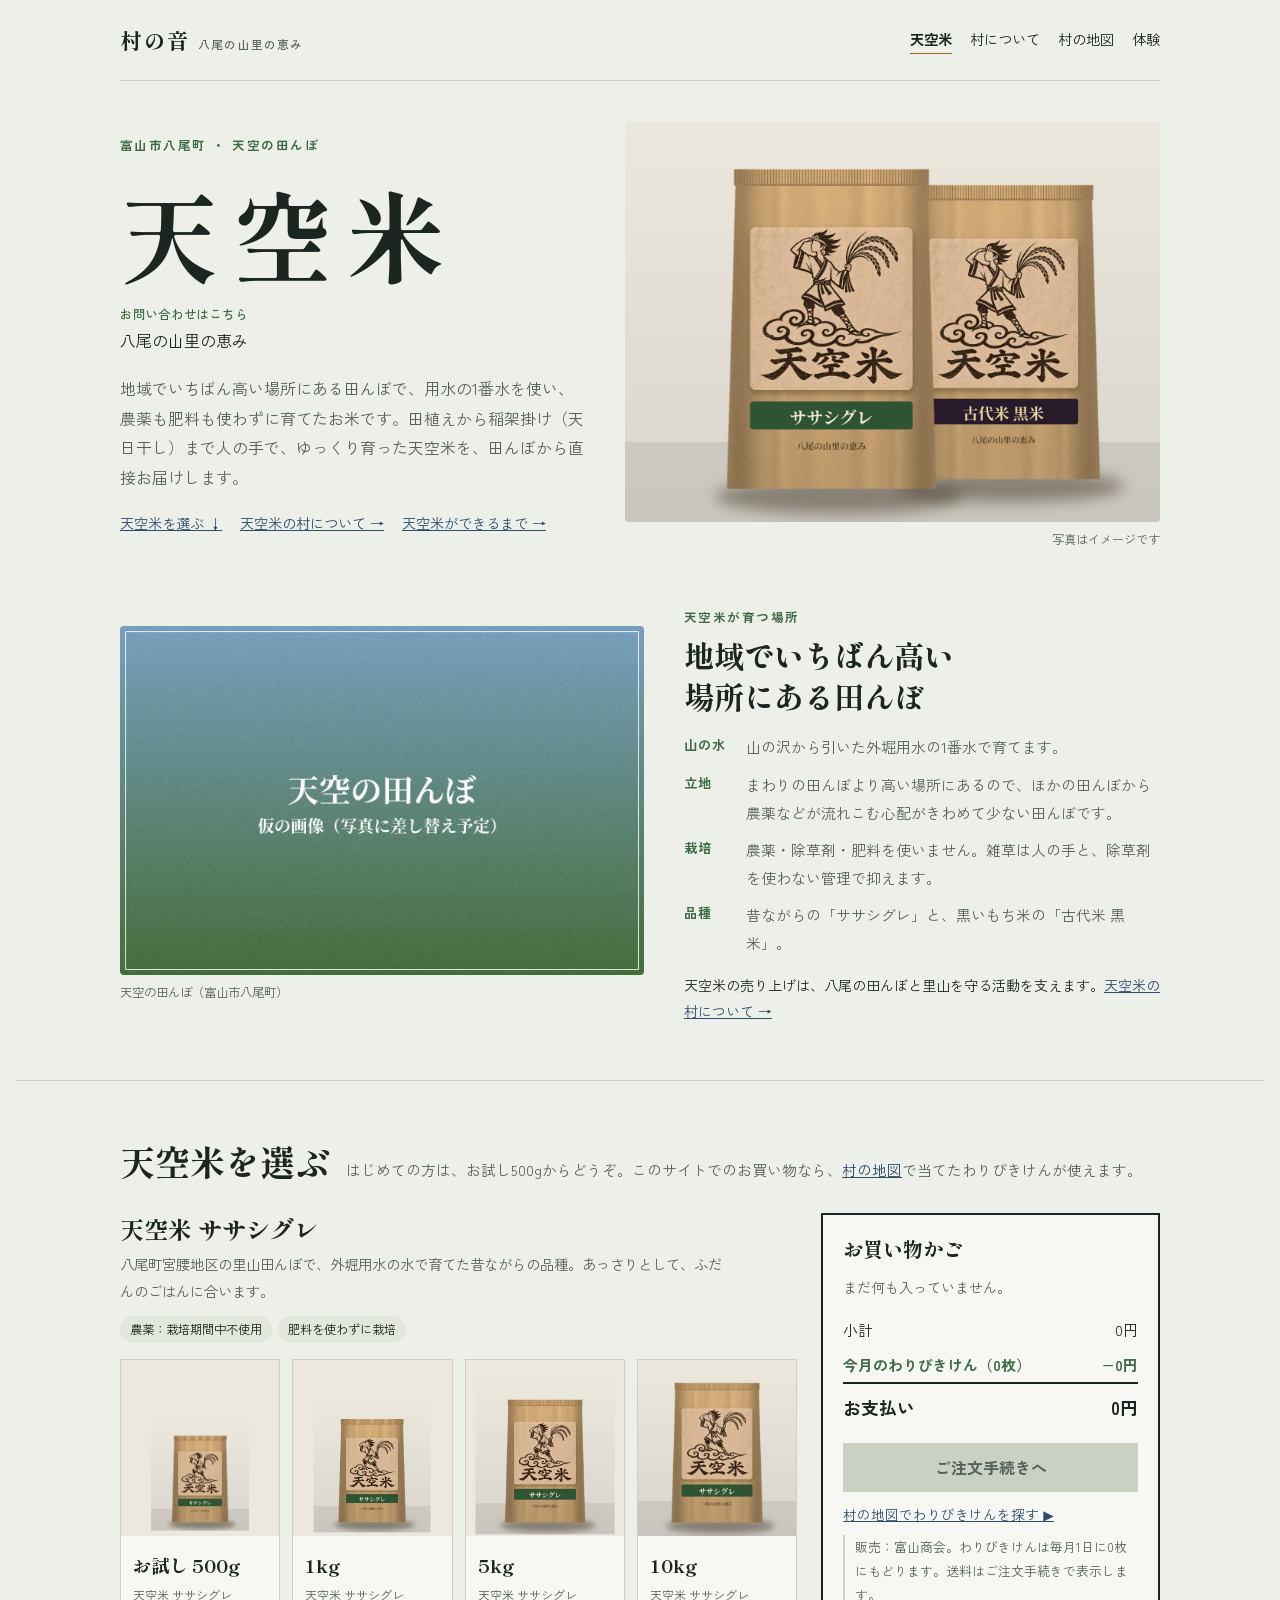
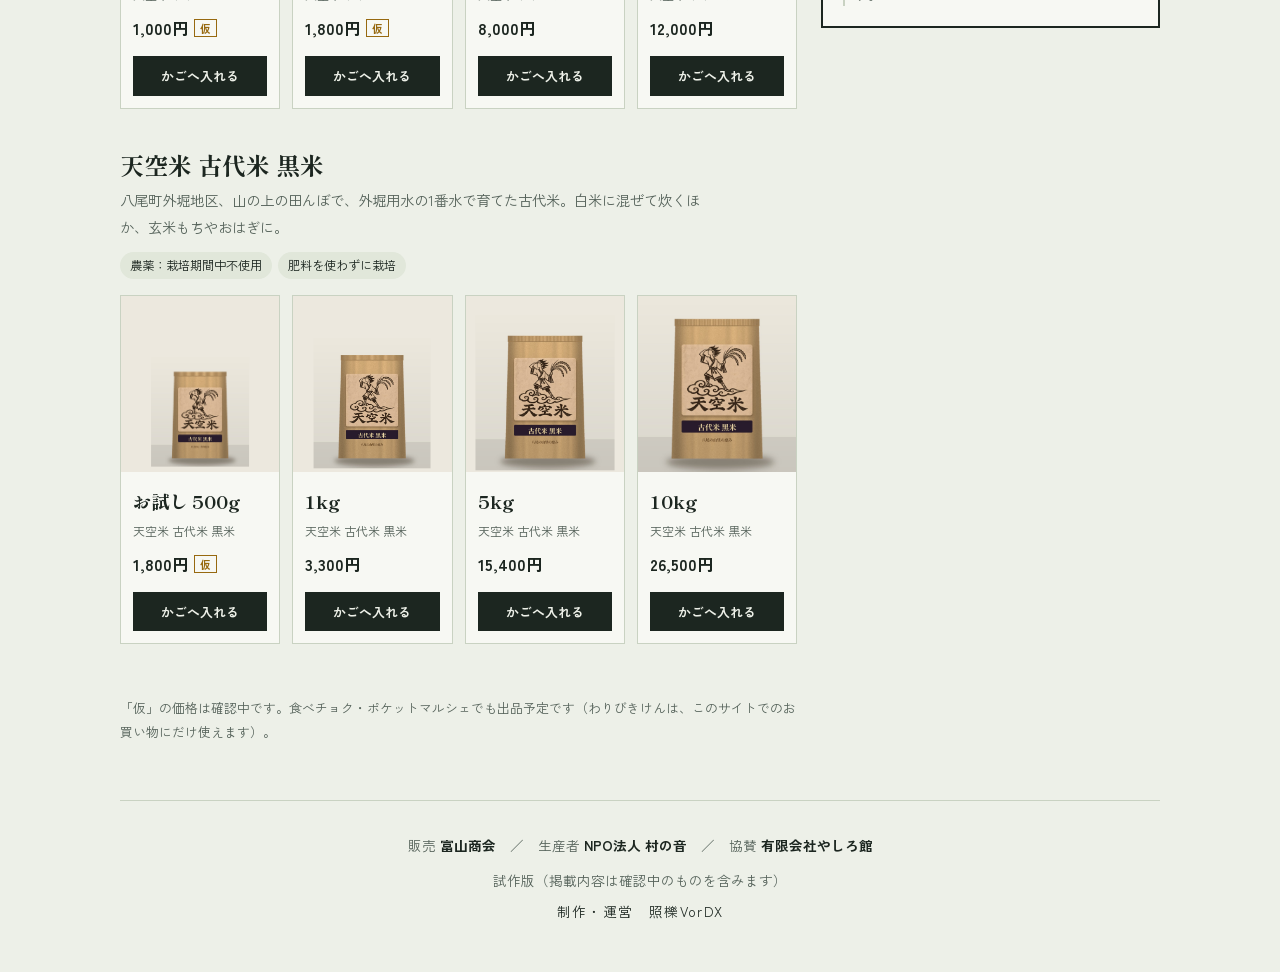
==== commit 37c5382b: "村について：本文の言い回し、富山商会の段を追加、言いかえ表に2行追加、女将の名前、村をめぐるの順、フッター中央そろえ Co-Authored-By: Claude Opus 5.5 <noreply@" ====
--- a/index.html
+++ b/index.html
@@ -9,7 +9,7 @@
 <link rel="preconnect" href="https://fonts.googleapis.com">
 <link rel="preconnect" href="https://fonts.gstatic.com" crossorigin>
 <link rel="stylesheet" href="https://fonts.googleapis.com/css2?family=DotGothic16&family=Shippori+Mincho+B1:wght@600;800&family=Zen+Kaku+Gothic+New:wght@400;500;700&display=swap">
-<link rel="stylesheet" href="style.css">
+<link rel="stylesheet" href="style.css?v=20261109f">
 </head>
 <body>
 <div class="wrap">
@@ -138,7 +138,7 @@
     <div class="foot-r">試作版（掲載内容は確認中のものを含みます）<span class="credit">制作・運営　<a href="kanri.html">照櫟VorDX</a></span></div>
   </footer>
 </div>
-<script src="config.js"></script>
+<script src="config.js?v=20261109f"></script>
 <script>
 (function(){
 const YM=(d=>d.getFullYear()+'-'+(d.getMonth()+1))(new Date());
--- a/style.css
+++ b/style.css
@@ -102,7 +102,7 @@
 .rice{display:grid;grid-template-columns:minmax(0,1fr) minmax(0,1.5fr);gap:40px;align-items:start}
 .rice h3,.act h3{font-size:1.35rem}
 .rice .intro p{color:var(--muted);font-size:.95rem;margin-top:10px}
-.steps{list-style:none;margin:0;padding:0;display:grid;grid-template-columns:repeat(5,minmax(0,1fr));border:1px solid var(--line);background:var(--surface)}
+.steps{list-style:none;margin:0;padding:0;display:grid;grid-template-columns:repeat(6,minmax(0,1fr));border:1px solid var(--line);background:var(--surface)}
 .steps li{padding:16px 12px;border-right:1px solid var(--line);min-width:0}
 .steps li:last-child{border-right:0}
 .steps .n{font-family:var(--f-display);font-weight:800;color:var(--gold);font-size:.9rem}
@@ -342,3 +342,48 @@
 .mbox .row{display:flex;gap:8px;justify-content:flex-end;margin-top:16px;flex-wrap:wrap}
 .mbox .bad{border-color:#b03a2e}
 .k-btn{font:inherit;font-size:.85rem;font-weight:700;border:1px solid var(--ink);background:transparent;color:var(--ink);padding:6px 12px;cursor:pointer}
+
+/* 体験：季節で色が変わる六つの手しごと */
+.steps-season li{display:flex;flex-direction:column;padding:0 0 16px;gap:0;align-items:stretch}
+.steps-season .sbox{aspect-ratio:4/3;display:flex;flex-direction:column;justify-content:center;align-items:center;text-align:center;gap:2px;padding:6px 6px;min-height:0;overflow:hidden;color:#fff;text-shadow:0 1px 2px rgba(0,0,0,.25);position:relative}
+.steps-season .sbox::after{content:"";position:absolute;inset:0;background:radial-gradient(rgba(255,255,255,.07) 1px,transparent 1px) 0 0/4px 4px;pointer-events:none}
+.steps-season .sbox .n{color:inherit;font-size:1.05rem;letter-spacing:.1em;opacity:.92}
+.steps-season .sbox .w{font-size:1.4rem;line-height:1.22;letter-spacing:.06em;word-break:keep-all}
+.steps-season .sbox .m{color:inherit;font-size:.92rem;letter-spacing:.04em;margin-top:4px;opacity:.95}
+.steps-season .s1 .sbox{background:linear-gradient(170deg,#A4C687,#6E9A58)}  /* 春：新緑 */
+.steps-season .s2 .sbox{background:linear-gradient(170deg,#5C8A55,#2E5733)}  /* 夏：濃い緑 */
+.steps-season .s3 .sbox{background:linear-gradient(170deg,#D9B85A,#A98326)}  /* 秋：黄金 */
+.steps-season .s4 .sbox{background:linear-gradient(170deg,#CF8A4E,#9B4F2C)}  /* 秋：紅葉 */
+.steps-season .s5 .sbox{background:linear-gradient(170deg,#AE9671,#73593B)}  /* 晩秋：枯葉 */
+.steps-season .s6 .sbox{background:linear-gradient(170deg,#F7F9FB,#D3DCE4);color:var(--indigo);text-shadow:none}  /* 冬：雪 */
+.steps-season .sphoto{aspect-ratio:4/3;display:flex;align-items:center;justify-content:center;background:var(--chip);border-top:1px solid var(--line);border-bottom:1px solid var(--line);color:var(--muted);font-size:.78rem;letter-spacing:.2em;overflow:hidden}
+.steps-season .sphoto img{width:100%;height:100%;object-fit:cover;display:block}
+.steps-season li > .cap{padding-inline:12px}
+.steps-season .cap{font-size:.84rem;color:var(--ink);line-height:1.7;margin-top:12px}
+.steps-season .sub{margin-inline:12px;padding-inline:0;font-size:.78rem;margin-top:10px;padding-top:8px}
+.steps-season .sub > span{display:block;margin-top:4px;padding-left:1em;text-indent:-1em}
+.steps-season .sub > span::before{content:"・"}
+.steps-season .sub i{display:inline;margin-left:.5em;white-space:nowrap}
+@media (max-width:1100px) and (min-width:761px){ .steps-season .sbox .w{font-size:1.2rem} }
+@media (max-width:760px){
+  .steps-season{grid-template-columns:repeat(2,minmax(0,1fr))}
+  .steps-season li{border-bottom:1px solid var(--line)}
+  .steps-season li:nth-child(odd){border-right:1px solid var(--line)}
+  .steps-season .sbox .w{font-size:1.25rem}
+}
+.steps-season .sbox,.steps-season .sphoto{flex:none}
+
+/* 数字・作業名・時期の位置と、行事の仕切り線の高さを6つでそろえる */
+.steps-season{grid-auto-rows:auto}
+.steps-season li{display:grid;grid-row:span 4;grid-template-rows:subgrid;row-gap:0;align-content:start}
+.steps-season .sbox{justify-content:center}
+.steps-season .sbox .w{min-height:2.44em;display:flex;align-items:center;justify-content:center}
+.steps-season .sub{align-self:stretch}
+
+/* 村の音・富山商会：本文だけの段 */
+.oto-solo{grid-template-columns:minmax(0,1fr)}
+.oto-solo .oto-text{max-width:46em}
+/* フッター：中央そろえ */
+footer{flex-direction:column;align-items:center;text-align:center;gap:10px}
+footer .foot-r{text-align:center;margin-left:0}
+footer .credit{margin-top:6px}
